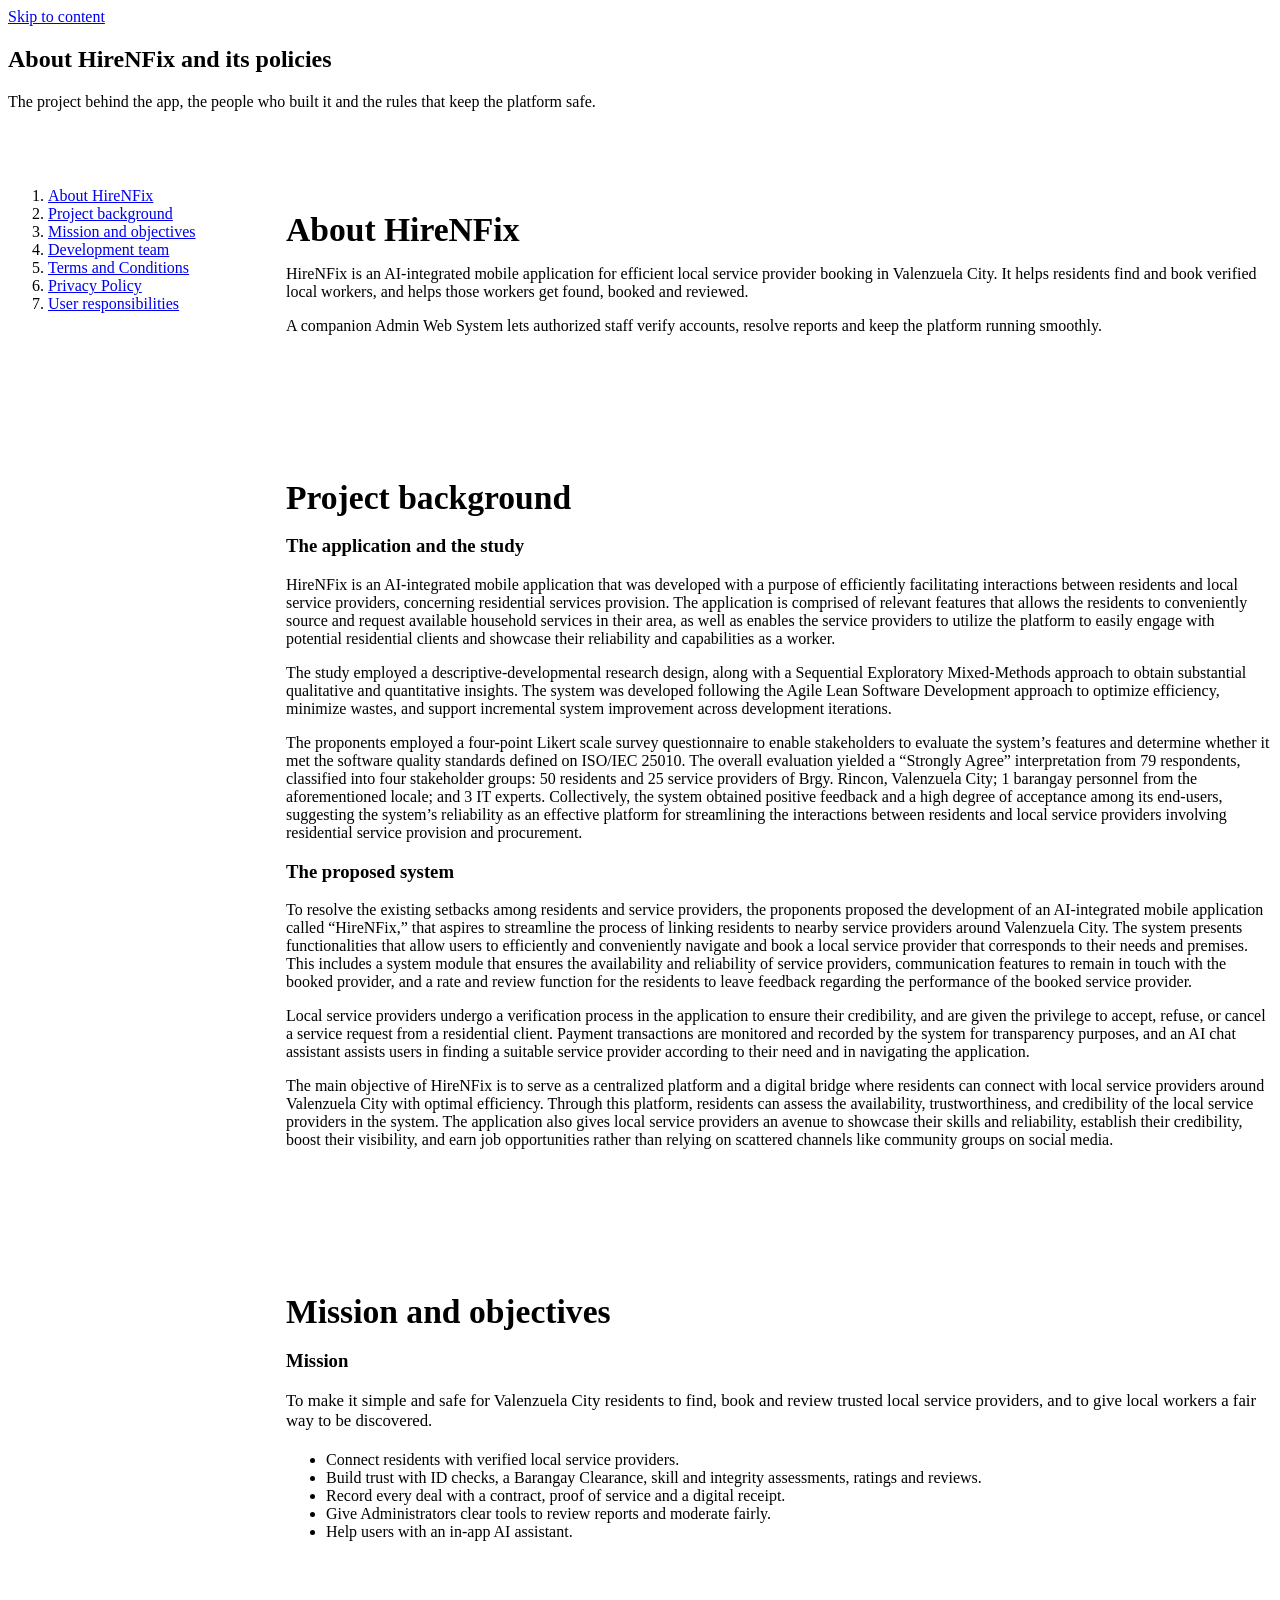
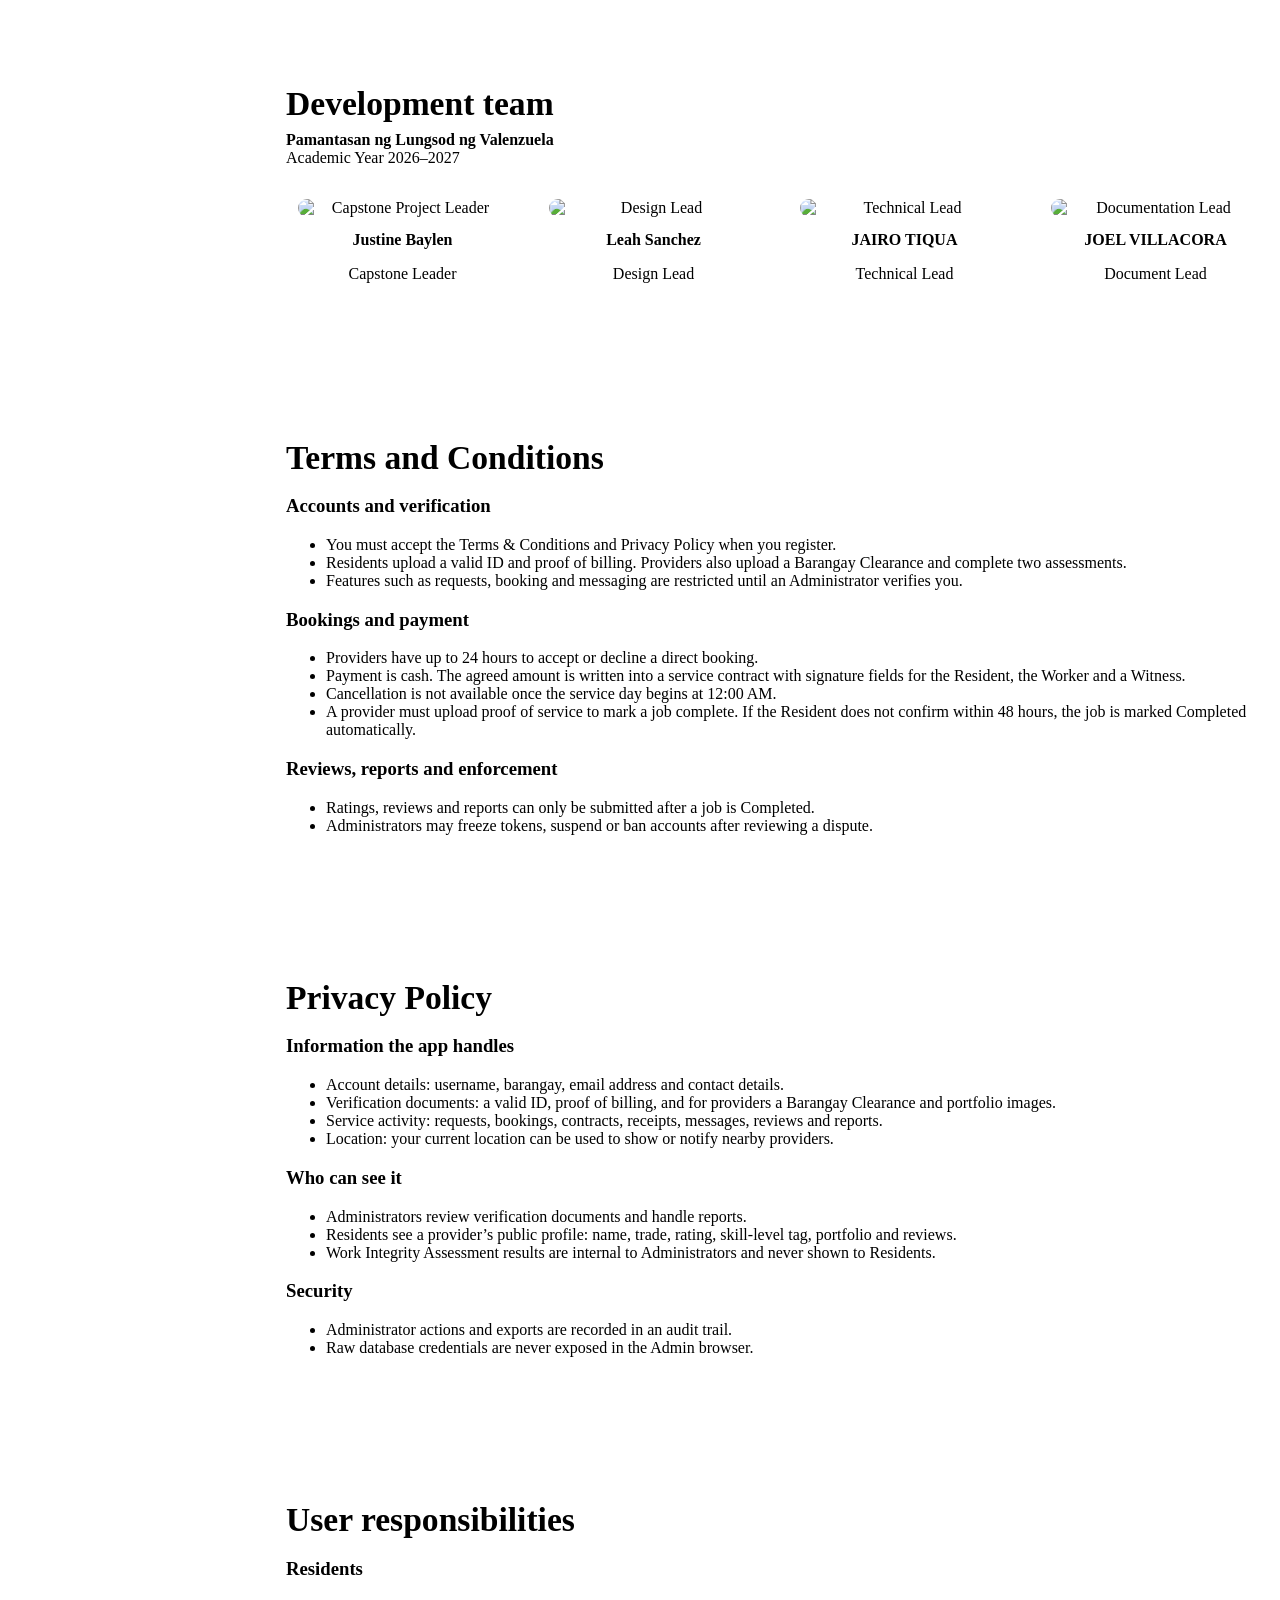
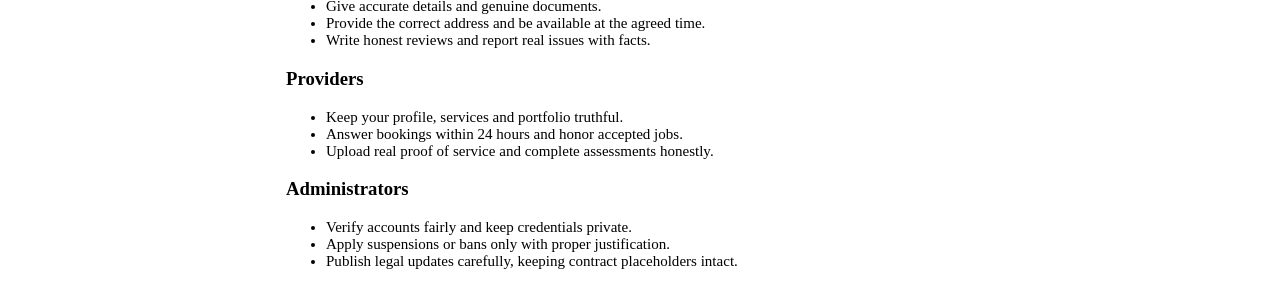
==== about.html @ 016ba9b8 "Add files via upload" ====
<!doctype html>
<html lang="en">
<head>
<meta charset="utf-8">
<meta name="viewport" content="width=device-width,initial-scale=1,viewport-fit=cover">
<meta name="claude:viewport-fit-sides" content="cover">
<title>About Us | HireNFix</title>
<meta name="description" content="About the HireNFix project, its mission, team and platform policies.">
<link rel="icon" href="assets/img/favicon.png">
<link rel="preconnect" href="https://fonts.googleapis.com">
<link rel="preconnect" href="https://fonts.gstatic.com" crossorigin>
<link href="https://fonts.googleapis.com/css2?family=Plus+Jakarta+Sans:wght@400;500;600;700;800&display=swap" rel="stylesheet">
<link rel="stylesheet" href="assets/css/styles.css">
<script>window.HF_PAGE='about';</script>
<style>
  .about-layout{display:grid;grid-template-columns:230px minmax(0,1fr);gap:48px;align-items:start}
  @media(max-width:900px){.about-layout{grid-template-columns:minmax(0,1fr)}.about-nav{display:none}}
  .about-nav{position:sticky;top:calc(var(--nav-h) + 16px)}
  .about-block{padding-block:12px 48px;border-bottom:1px solid var(--line);margin-bottom:40px}
  .about-block:last-child{border:0;margin:0;padding-bottom:0}
  .about-block h2{font-size:clamp(1.6rem,3vw,2.1rem);font-weight:800;margin-bottom:16px}
  .team-grid{display:grid;grid-template-columns:repeat(4,minmax(0,1fr));gap:18px}
  .team-grid .member{padding:12px;text-align:center}
  .team-grid .member img{display:block;width:100%;height:auto;object-fit:contain;border-radius:12px;margin:0 0 14px}
  .team-grid .member h3{margin:0;font-size:1rem}
  @media(max-width:900px){.team-grid{grid-template-columns:repeat(2,minmax(0,1fr))}}
  @media(max-width:480px){.team-grid{grid-template-columns:minmax(0,1fr)}}
</style>
</head>
<body>
<a class="skip" href="#main">Skip to content</a>
<header id="site-header"></header>

<main id="main">
  <section class="page-hero">
    <div class="wrap">
      <ol data-crumbs="About Us"></ol>
      <h1>About HireNFix and its policies</h1>
      <p>The project behind the app, the people who built it and the rules that keep the platform safe.</p>
    </div>
  </section>

  <section class="section" style="padding-top:44px">
    <div class="wrap about-layout">
      <nav class="about-nav" aria-label="On this page">
        <ol class="stepnav" id="aboutnav">
          <li><a href="#about">About HireNFix</a></li>
          <li><a href="#background">Project background</a></li>
          <li><a href="#mission">Mission and objectives</a></li>
          <li><a href="#team">Development team</a></li>
          <li><a href="#terms">Terms and Conditions</a></li>
          <li><a href="#privacy">Privacy Policy</a></li>
          <li><a href="#responsibilities">User responsibilities</a></li>
        </ol>
      </nav>

      <div>
        <div class="about-block" id="about">
          <h2>About HireNFix</h2>
          <div class="prose">
            <p>HireNFix is an AI-integrated mobile application for efficient local service provider booking in Valenzuela City. It helps residents find and book verified local workers, and helps those workers get found, booked and reviewed.</p>
            <p>A companion Admin Web System lets authorized staff verify accounts, resolve reports and keep the platform running smoothly.</p>
          </div>
        </div>

        <div class="about-block" id="background">
          <h2>Project background</h2>
          <div class="prose">
            <h3>The application and the study</h3>
            <p>HireNFix is an AI-integrated mobile application that was developed with a purpose of efficiently facilitating interactions between residents and local service providers, concerning residential services provision. The application is comprised of relevant features that allows the residents to conveniently source and request available household services in their area, as well as enables the service providers to utilize the platform to easily engage with potential residential clients and showcase their reliability and capabilities as a worker.</p>
            <p>The study employed a descriptive-developmental research design, along with a Sequential Exploratory Mixed-Methods approach to obtain substantial qualitative and quantitative insights. The system was developed following the Agile Lean Software Development approach to optimize efficiency, minimize wastes, and support incremental system improvement across development iterations.</p>
            <p>The proponents employed a four-point Likert scale survey questionnaire to enable stakeholders to evaluate the system’s features and determine whether it met the software quality standards defined on ISO/IEC 25010. The overall evaluation yielded a “Strongly Agree” interpretation from 79 respondents, classified into four stakeholder groups: 50 residents and 25 service providers of Brgy. Rincon, Valenzuela City; 1 barangay personnel from the aforementioned locale; and 3 IT experts. Collectively, the system obtained positive feedback and a high degree of acceptance among its end-users, suggesting the system’s reliability as an effective platform for streamlining the interactions between residents and local service providers involving residential service provision and procurement.</p>
            <h3>The proposed system</h3>
            <p>To resolve the existing setbacks among residents and service providers, the proponents proposed the development of an AI-integrated mobile application called “HireNFix,” that aspires to streamline the process of linking residents to nearby service providers around Valenzuela City. The system presents functionalities that allow users to efficiently and conveniently navigate and book a local service provider that corresponds to their needs and premises. This includes a system module that ensures the availability and reliability of service providers, communication features to remain in touch with the booked provider, and a rate and review function for the residents to leave feedback regarding the performance of the booked service provider.</p>
            <p>Local service providers undergo a verification process in the application to ensure their credibility, and are given the privilege to accept, refuse, or cancel a service request from a residential client. Payment transactions are monitored and recorded by the system for transparency purposes, and an AI chat assistant assists users in finding a suitable service provider according to their need and in navigating the application.</p>
            <p>The main objective of HireNFix is to serve as a centralized platform and a digital bridge where residents can connect with local service providers around Valenzuela City with optimal efficiency. Through this platform, residents can assess the availability, trustworthiness, and credibility of the local service providers in the system. The application also gives local service providers an avenue to showcase their skills and reliability, establish their credibility, boost their visibility, and earn job opportunities rather than relying on scattered channels like community groups on social media.</p>
          </div>
        </div>

        <div class="about-block" id="mission">
          <h2>Mission and objectives</h2>
          <div class="card" style="margin-bottom:20px"><h3>Mission</h3><p style="font-size:1.05rem;color:var(--ink)">To make it simple and safe for Valenzuela City residents to find, book and review trusted local service providers, and to give local workers a fair way to be discovered.</p></div>
          <ul class="ticks">
            <li><i data-i="circle-check"></i><span>Connect residents with verified local service providers.</span></li>
            <li><i data-i="circle-check"></i><span>Build trust with ID checks, a Barangay Clearance, skill and integrity assessments, ratings and reviews.</span></li>
            <li><i data-i="circle-check"></i><span>Record every deal with a contract, proof of service and a digital receipt.</span></li>
            <li><i data-i="circle-check"></i><span>Give Administrators clear tools to review reports and moderate fairly.</span></li>
            <li><i data-i="circle-check"></i><span>Help users with an in-app AI assistant.</span></li>
          </ul>
        </div>

        <div class="about-block" id="team">
          <h2>Development team</h2>
          <p style="color:var(--muted);margin:-8px 0 20px">
            <strong>Pamantasan ng Lungsod ng Valenzuela</strong><br>
            Academic Year 2026–2027
          </p>
          <div class="team-grid">
            <div class="card member">
              <img src="assets/img/PROJECT LEADER.png" alt="Capstone Project Leader">
              <h3>Justine Baylen</h3>
              <p>Capstone Leader</p>
            </div>
            <div class="card member">
              <img src="assets/img/DESIGN LEAD.png" alt="Design Lead">
              <h3>Leah Sanchez</h3>
              <p>Design Lead</p>
            </div>
            <div class="card member">
              <img src="assets/img/TECHNICAL LEAD.png" alt="Technical Lead">
              <h3>JAIRO TIQUA</h3>
              <p>Technical Lead</p>
            </div>
            <div class="card member">
              <img src="assets/img/DOCUMENTATION LEAD.png" alt="Documentation Lead">
              <h3>JOEL VILLACORA</h3>
              <p>Document Lead</p>
            </div>
          </div>
        </div>

        <div class="about-block" id="terms">
          <h2>Terms and Conditions</h2>
          <div class="prose">
            <h3>Accounts and verification</h3>
            <ul><li>You must accept the Terms &amp; Conditions and Privacy Policy when you register.</li><li>Residents upload a valid ID and proof of billing. Providers also upload a Barangay Clearance and complete two assessments.</li><li>Features such as requests, booking and messaging are restricted until an Administrator verifies you.</li></ul>
            <h3>Bookings and payment</h3>
            <ul><li>Providers have up to 24 hours to accept or decline a direct booking.</li><li>Payment is cash. The agreed amount is written into a service contract with signature fields for the Resident, the Worker and a Witness.</li><li>Cancellation is not available once the service day begins at 12:00 AM.</li><li>A provider must upload proof of service to mark a job complete. If the Resident does not confirm within 48 hours, the job is marked Completed automatically.</li></ul>
            <h3>Reviews, reports and enforcement</h3>
            <ul><li>Ratings, reviews and reports can only be submitted after a job is Completed.</li><li>Administrators may freeze tokens, suspend or ban accounts after reviewing a dispute.</li></ul>
          </div>
        </div>

        <div class="about-block" id="privacy">
          <h2>Privacy Policy</h2>
          <div class="prose">
            <h3>Information the app handles</h3>
            <ul><li>Account details: username, barangay, email address and contact details.</li><li>Verification documents: a valid ID, proof of billing, and for providers a Barangay Clearance and portfolio images.</li><li>Service activity: requests, bookings, contracts, receipts, messages, reviews and reports.</li><li>Location: your current location can be used to show or notify nearby providers.</li></ul>
            <h3>Who can see it</h3>
            <ul><li>Administrators review verification documents and handle reports.</li><li>Residents see a provider’s public profile: name, trade, rating, skill-level tag, portfolio and reviews.</li><li>Work Integrity Assessment results are internal to Administrators and never shown to Residents.</li></ul>
            <h3>Security</h3>
            <ul><li>Administrator actions and exports are recorded in an audit trail.</li><li>Raw database credentials are never exposed in the Admin browser.</li></ul>
          </div>
        </div>

        <div class="about-block" id="responsibilities">
          <h2>User responsibilities</h2>
          <div class="grid g3">
            <div class="card"><span class="ico"><i data-i="house"></i></span><h3>Residents</h3><ul class="ticks" style="font-size:.94rem"><li><i data-i="check"></i><span>Give accurate details and genuine documents.</span></li><li><i data-i="check"></i><span>Provide the correct address and be available at the agreed time.</span></li><li><i data-i="check"></i><span>Write honest reviews and report real issues with facts.</span></li></ul></div>
            <div class="card"><span class="ico"><i data-i="wrench"></i></span><h3>Providers</h3><ul class="ticks" style="font-size:.94rem"><li><i data-i="check"></i><span>Keep your profile, services and portfolio truthful.</span></li><li><i data-i="check"></i><span>Answer bookings within 24 hours and honor accepted jobs.</span></li><li><i data-i="check"></i><span>Upload real proof of service and complete assessments honestly.</span></li></ul></div>
            <div class="card"><span class="ico"><i data-i="user-cog"></i></span><h3>Administrators</h3><ul class="ticks" style="font-size:.94rem"><li><i data-i="check"></i><span>Verify accounts fairly and keep credentials private.</span></li><li><i data-i="check"></i><span>Apply suspensions or bans only with proper justification.</span></li><li><i data-i="check"></i><span>Publish legal updates carefully, keeping contract placeholders intact.</span></li></ul></div>
          </div>
        </div>
      </div>
    </div>
  </section>
  <section class="section alt"><div class="wrap" data-contact></div></section>
</main>

<footer id="site-footer"></footer>
<script src="assets/js/icons.js"></script>
<script src="assets/js/config.js"></script>
<script src="assets/js/components.js"></script>
<script>
(function(){
  var links=[].slice.call(document.querySelectorAll('#aboutnav a'));
  var secs=links.map(function(a){return document.querySelector(a.getAttribute('href'))});
  function on(){var cur=0;secs.forEach(function(s,i){if(s.getBoundingClientRect().top<200)cur=i});links.forEach(function(a,i){a.classList.toggle('on',i===cur)})}
  window.addEventListener('scroll',on,{passive:true});on();
})();
</script>
</body>
</html>
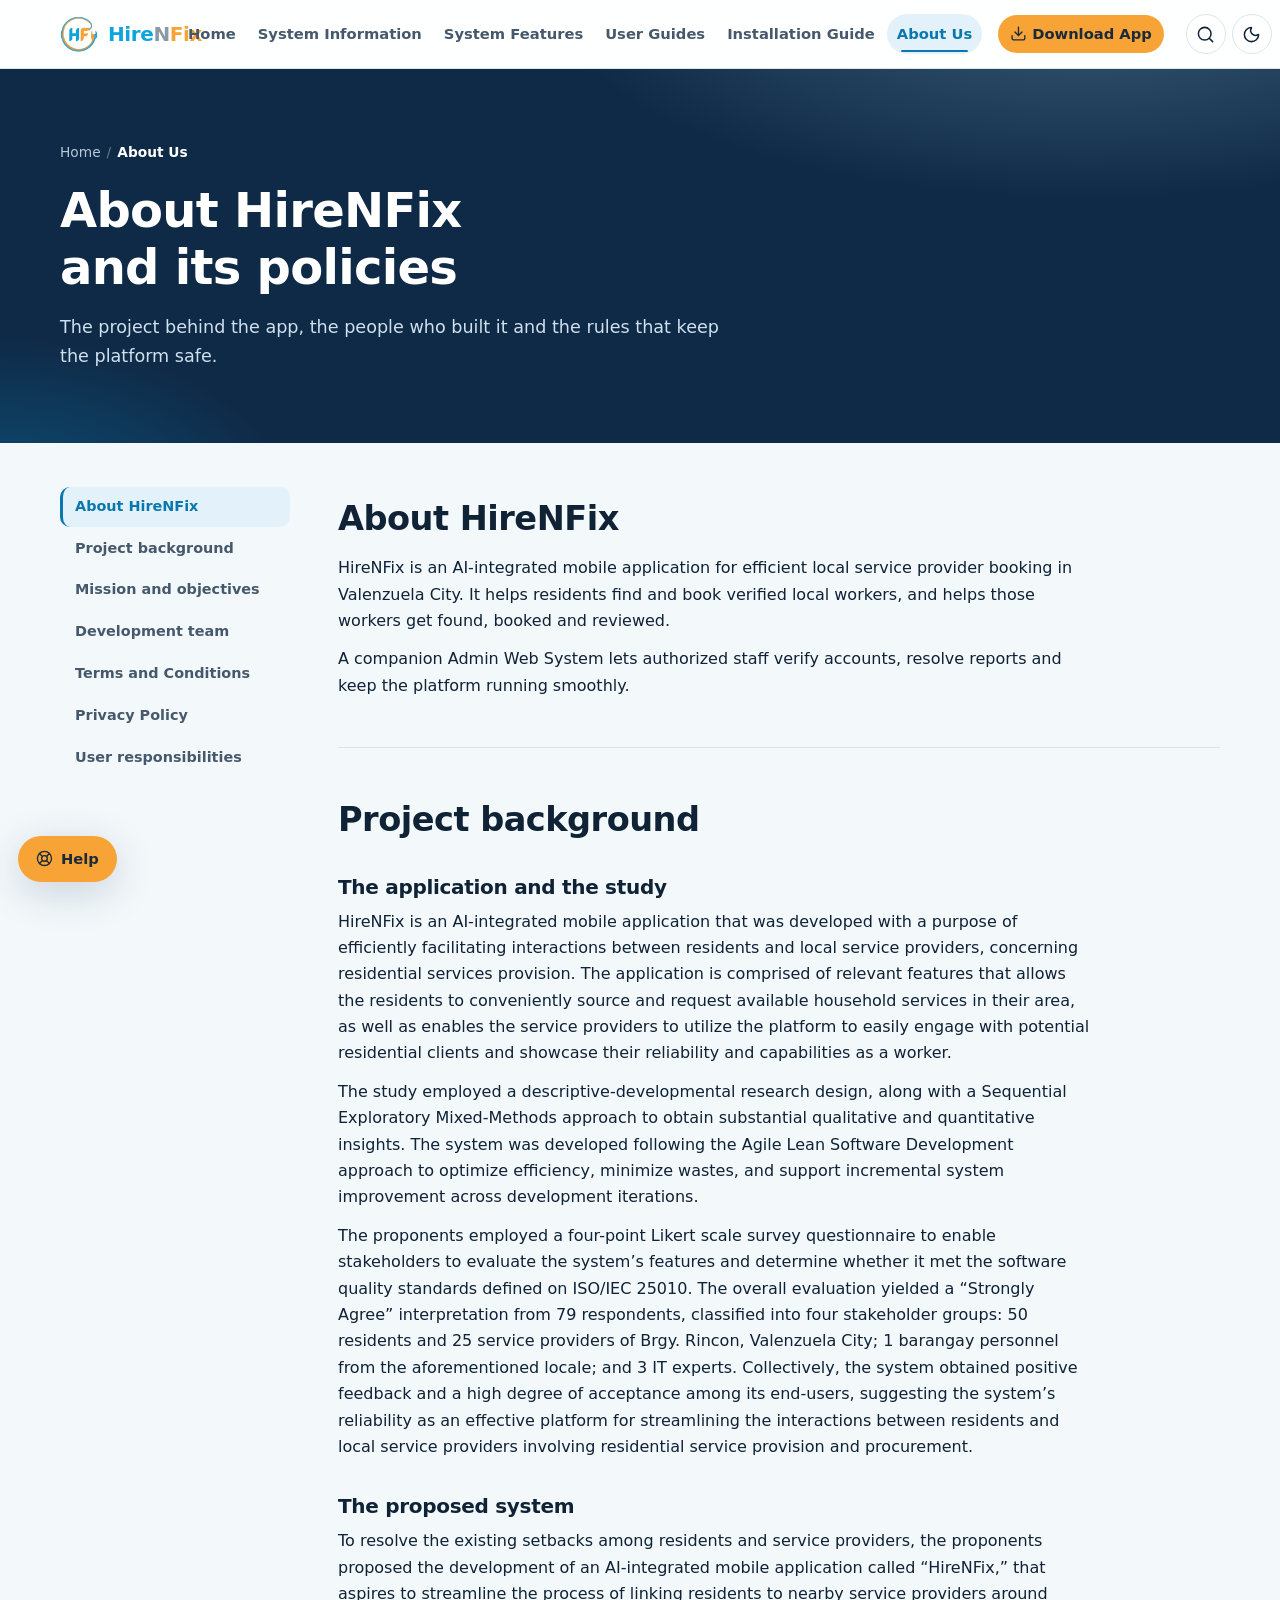
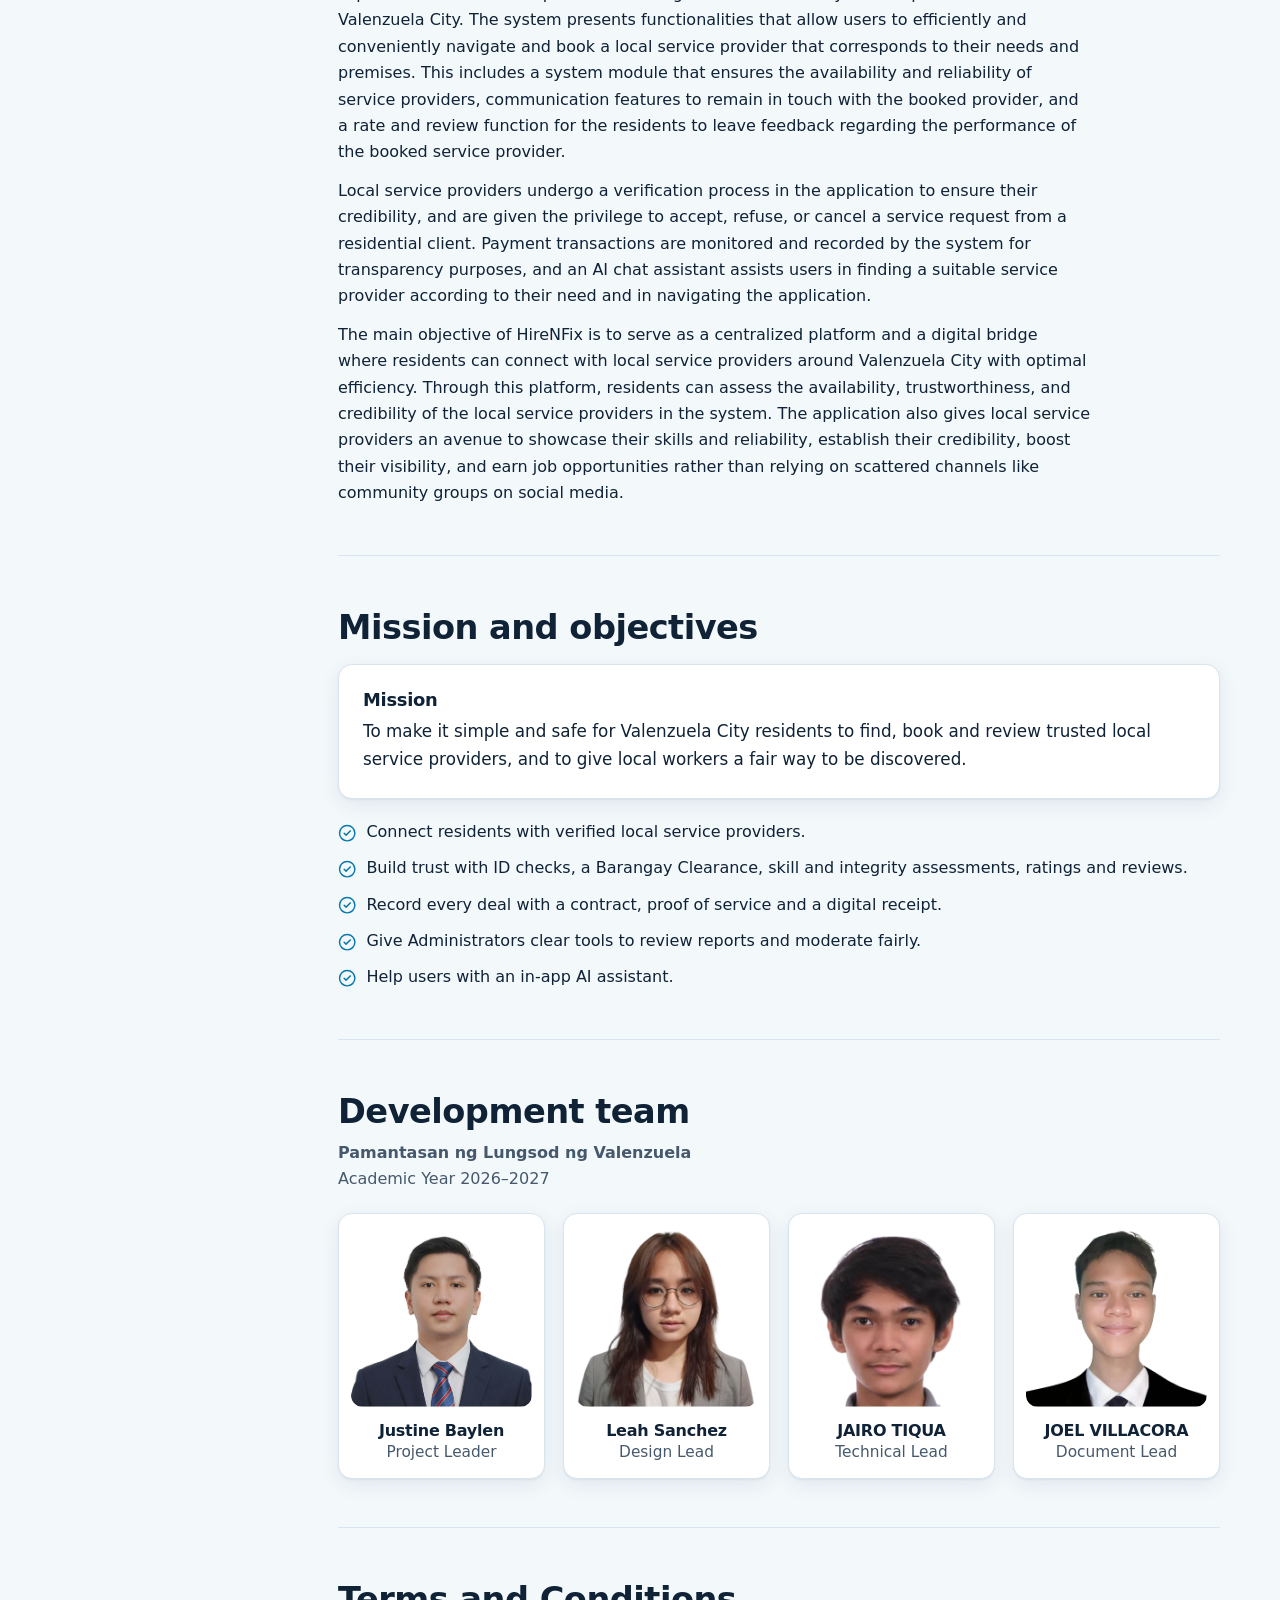
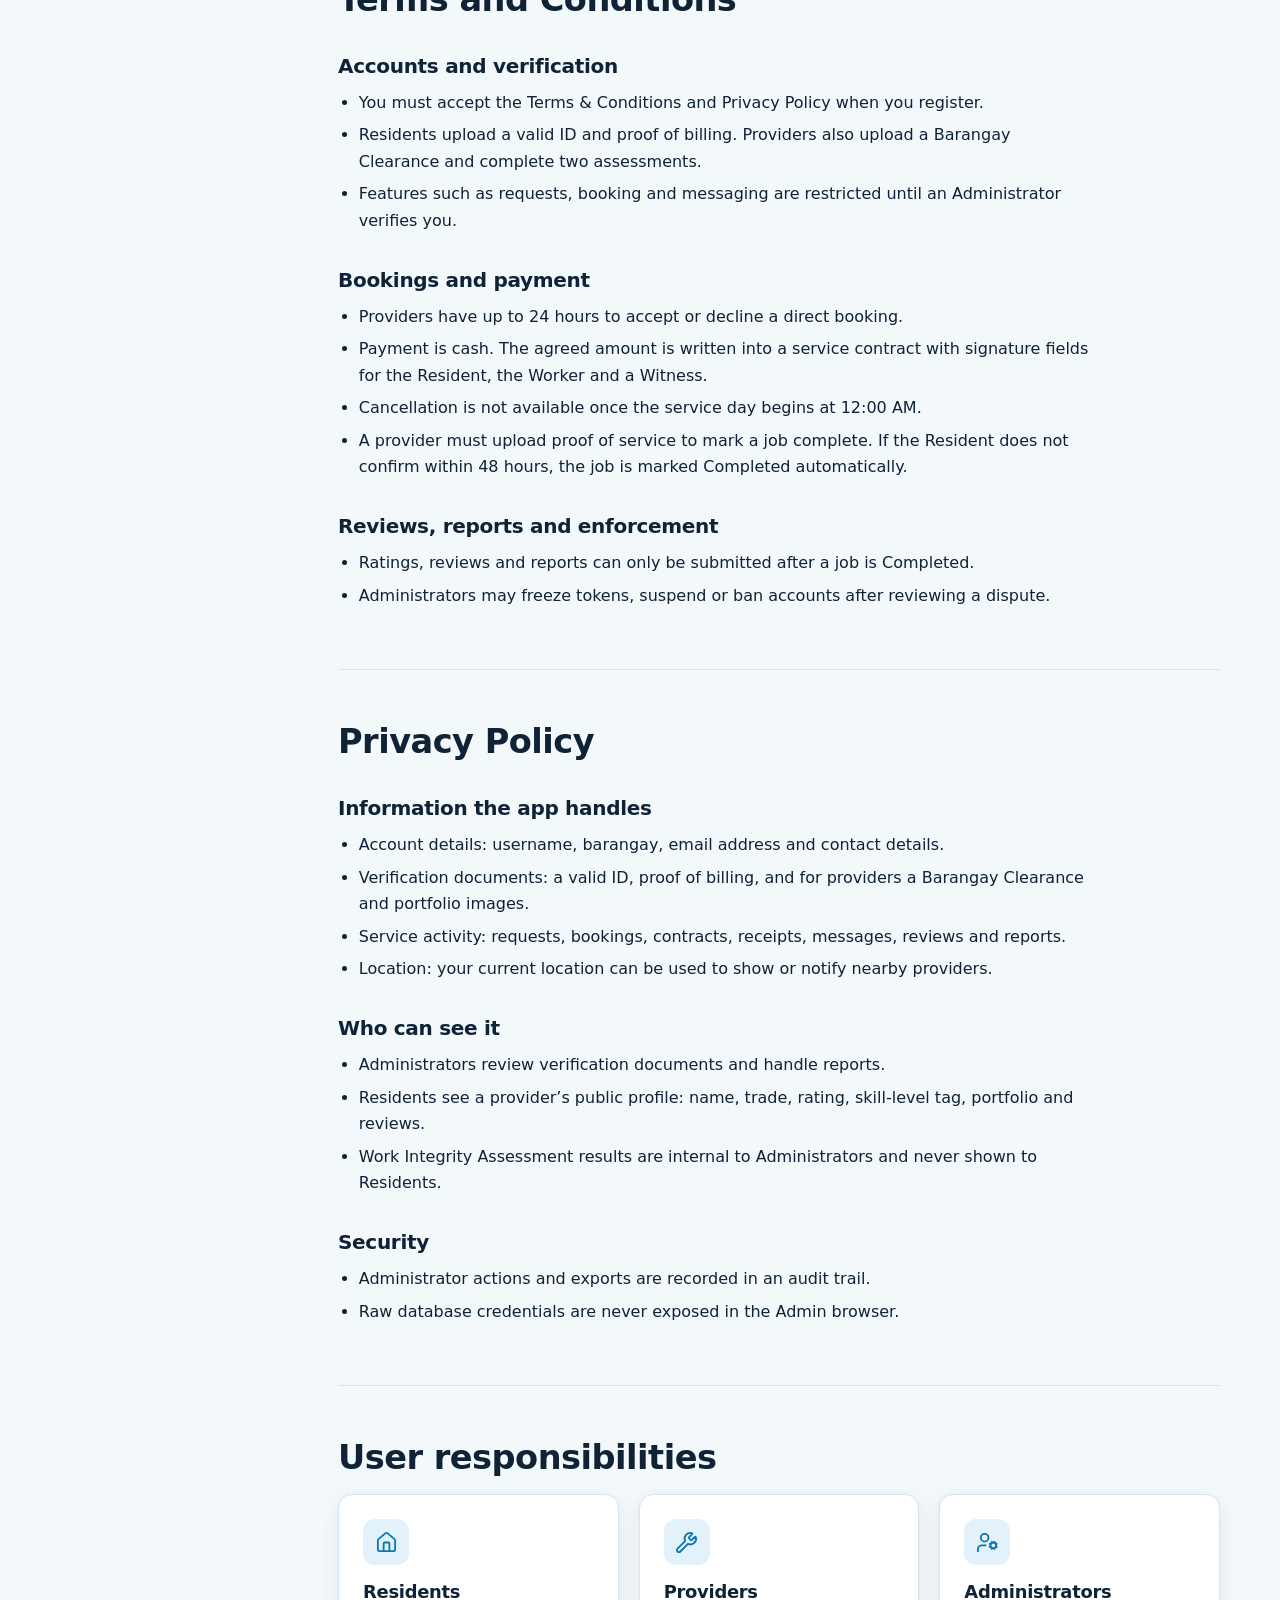
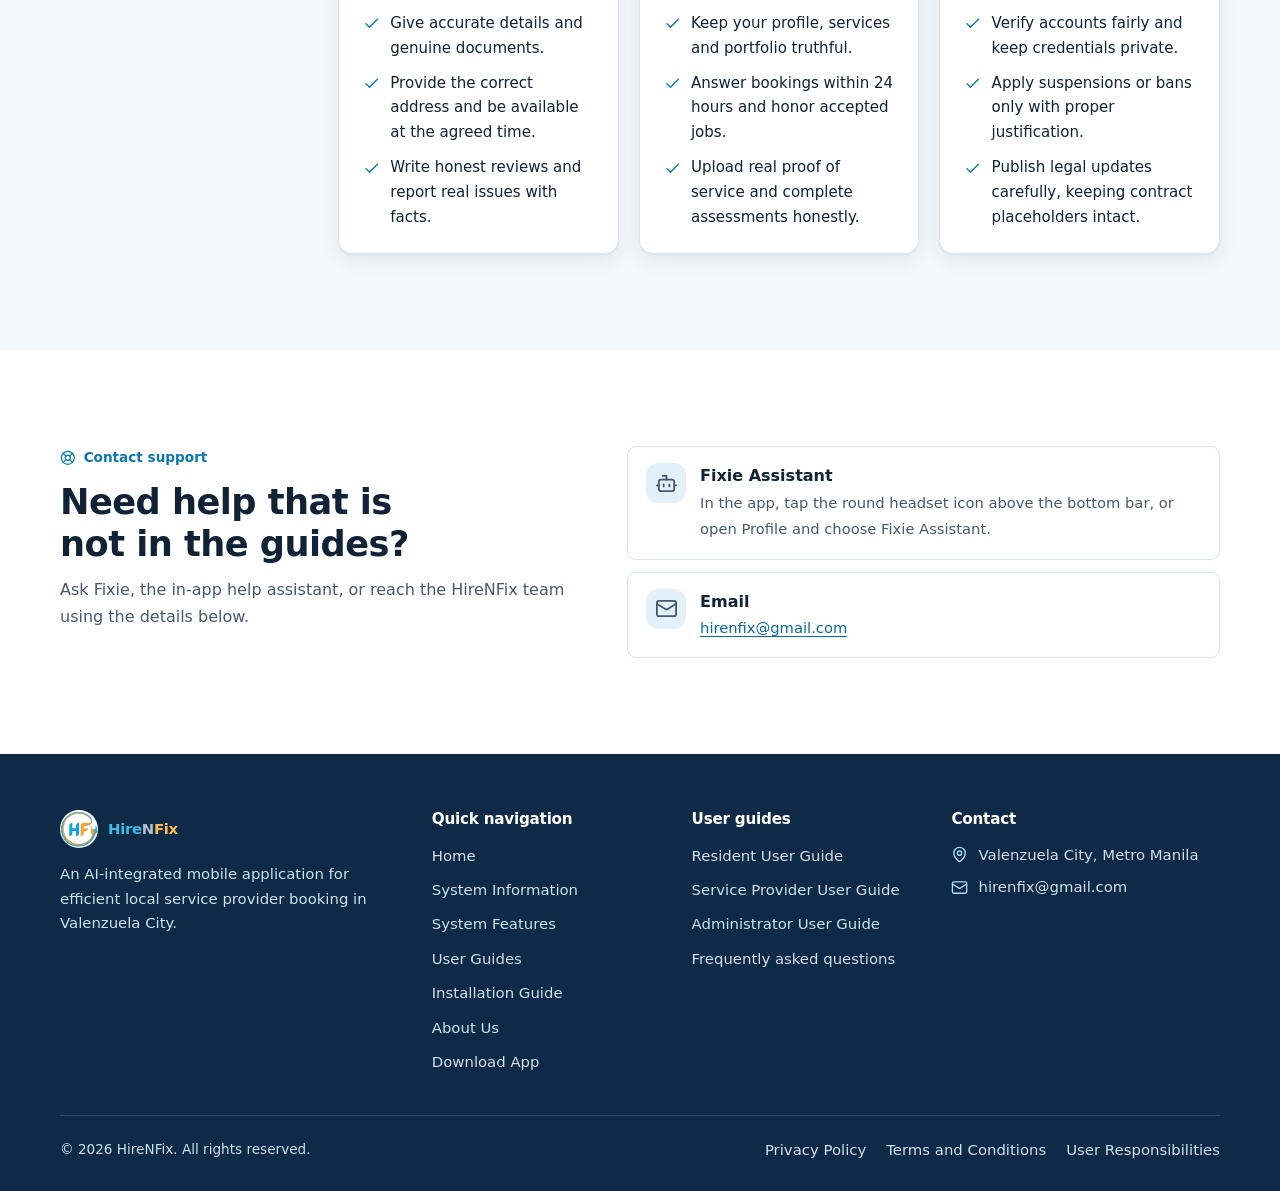
==== commit 353c40d3: "Update title for Capstone Project Leader" ====
--- a/about.html
+++ b/about.html
@@ -99,7 +99,7 @@
             <div class="card member">
               <img src="assets/img/PROJECT LEADER.png" alt="Capstone Project Leader">
               <h3>Justine Baylen</h3>
-              <p>Capstone Leader</p>
+              <p>Project Leader</p>
             </div>
             <div class="card member">
               <img src="assets/img/DESIGN LEAD.png" alt="Design Lead">
--- a/assets/css/styles.css
+++ b/assets/css/styles.css
@@ -0,0 +1,581 @@
+/* HireNFix website – shared styles
+   Layout concept: calm civic-tech. Wide left-aligned type, one hero moment (two real app screens in device frames),
+   everything else quiet cards on soft blue-grey. Docs pages use a three-column help-center shell. */
+
+:root{
+  --bg:#F3F8FB;
+  --surface:#FFFFFF;
+  --surface-2:#F4F6F8;
+  --ink:#0F2236;
+  --muted:#46596C;
+  --line:#D9E5EE;
+  --forest:#0F2A47;
+  --primary:#0A78AE;
+  --primary-ink:#FFFFFF;
+  --primary-hover:#075F8C;
+  --soft:#A9DAF2;
+  --soft-bg:#E3F2FA;
+  --link:#0A6A9C;
+  --accent:#F8A335; --accent-hover:#FFB852; --accent-ink:#1B2A3A; --accent-text:#B85F00;
+  --warn-bg:#FFF6DD; --warn-line:#E9C45A; --warn-ink:#5C4400;
+  --info-bg:#E8F3FB; --info-line:#8DBDE3; --info-ink:#134569;
+  --danger:#B3261E; --danger-bg:#FCEAE8;
+  --header-bg:rgba(255,255,255,.92);
+  --footer-bg:#0F2A47; --footer-ink:#CFE0EE;
+  --shadow:0 1px 2px rgba(15,42,71,.06),0 6px 20px rgba(15,42,71,.08);
+  --shadow-lg:0 10px 40px rgba(15,42,71,.18);
+  --radius:14px; --radius-sm:9px;
+  --font:'Plus Jakarta Sans','Inter','Segoe UI',system-ui,-apple-system,Roboto,sans-serif;
+  --nav-h:68px;
+}
+@media (prefers-color-scheme:dark){
+  :root:not([data-theme="light"]){
+    --bg:#0A1522; --surface:#101F31; --surface-2:#14263A; --ink:#E6F0F8; --muted:#9DB4C8; --line:#223850;
+    --primary:#3DB4EA; --primary-ink:#04121E; --primary-hover:#66C5F0; --soft:#4F9CC4; --soft-bg:#12304A; --link:#7CCBF2; --accent-text:#FFB852;
+    --warn-bg:#2E2610; --warn-line:#8A6F1E; --warn-ink:#F0DCA0;
+    --info-bg:#112636; --info-line:#2E6A96; --info-ink:#B7DCF5;
+    --danger:#F2877F; --danger-bg:#331614;
+    --header-bg:rgba(10,21,34,.92); --footer-bg:#07101A; --footer-ink:#B5C8D8;
+    --shadow:0 1px 2px rgba(0,0,0,.4),0 6px 20px rgba(0,0,0,.3); color-scheme:dark;
+  }
+}
+:root[data-theme="dark"]{
+  --bg:#0A1522; --surface:#101F31; --surface-2:#14263A; --ink:#E6F0F8; --muted:#9DB4C8; --line:#223850;
+    --primary:#3DB4EA; --primary-ink:#04121E; --primary-hover:#66C5F0; --soft:#4F9CC4; --soft-bg:#12304A; --link:#7CCBF2; --accent-text:#FFB852;
+  --warn-bg:#2E2610; --warn-line:#8A6F1E; --warn-ink:#F0DCA0;
+  --info-bg:#112636; --info-line:#2E6A96; --info-ink:#B7DCF5;
+  --danger:#F2877F; --danger-bg:#331614;
+  --header-bg:rgba(10,21,34,.92); --footer-bg:#07101A; --footer-ink:#B5C8D8;
+  --shadow:0 1px 2px rgba(0,0,0,.4),0 6px 20px rgba(0,0,0,.3); color-scheme:dark;
+}
+
+*,*::before,*::after{box-sizing:border-box}
+html{scroll-behavior:smooth;scroll-padding-top:calc(var(--nav-h) + 20px)}
+body{margin:0;background:var(--bg);color:var(--ink);font-family:var(--font);font-size:16px;line-height:1.65;-webkit-font-smoothing:antialiased}
+img{max-width:100%;display:block}
+a{color:var(--link);text-underline-offset:3px}
+a:hover{color:var(--primary-hover)}
+h1,h2,h3,h4{line-height:1.2;margin:0;text-wrap:balance;letter-spacing:-.015em}
+p{margin:0}
+ul,ol{margin:0;padding:0}
+:focus-visible{outline:3px solid var(--primary);outline-offset:3px;border-radius:6px}
+.skip{position:absolute;left:-999px;top:8px;background:var(--forest);color:#fff;padding:10px 16px;border-radius:8px;z-index:200}
+.skip:focus{left:12px}
+.i{width:1.15em;height:1.15em;flex:none;stroke:currentColor;fill:none;stroke-width:1.9;stroke-linecap:round;stroke-linejoin:round;vertical-align:-.2em}
+
+.wrap{width:100%;max-width:1200px;margin-inline:auto;padding-left:max(20px,env(safe-area-inset-left,0px));padding-right:max(20px,env(safe-area-inset-right,0px))}
+.section{padding-block:clamp(56px,8vw,96px)}
+.section.alt{background:var(--surface)}
+.section.tight{padding-block:clamp(36px,5vw,56px)}
+.sec-head{max-width:680px;margin-bottom:40px}
+.sec-head h2{font-size:clamp(1.7rem,3.2vw,2.35rem);font-weight:800}
+.sec-head p{margin-top:12px;color:var(--muted);font-size:1.06rem}
+.kicker{display:inline-flex;align-items:center;gap:8px;font-weight:700;font-size:.85rem;color:var(--primary);margin-bottom:12px}
+.grid{display:grid;gap:20px}
+.g2{grid-template-columns:repeat(2,minmax(0,1fr))}
+.g3{grid-template-columns:repeat(3,minmax(0,1fr))}
+.g4{grid-template-columns:repeat(4,minmax(0,1fr))}
+@media(max-width:980px){.g3,.g4{grid-template-columns:repeat(2,minmax(0,1fr))}}
+@media(max-width:640px){.g2,.g3,.g4{grid-template-columns:minmax(0,1fr)}}
+
+/* Buttons */
+.btn{display:inline-flex;align-items:center;justify-content:center;gap:9px;padding:12px 22px;border-radius:999px;font:inherit;font-weight:700;font-size:.95rem;line-height:1.2;border:2px solid transparent;cursor:pointer;text-decoration:none;transition:background .18s,color .18s,border-color .18s,transform .18s,box-shadow .18s}
+.btn:active{transform:translateY(1px)}
+.btn-primary{background:var(--primary);color:var(--primary-ink)}
+.btn-primary:hover{background:var(--primary-hover);color:var(--primary-ink);box-shadow:0 6px 18px rgba(10,120,174,.28)}
+.btn-accent{background:var(--accent);color:var(--accent-ink)}
+.btn-accent:hover{background:var(--accent-hover);color:var(--accent-ink);box-shadow:0 6px 18px rgba(248,163,53,.35)}
+.btn-ghost{background:transparent;color:var(--ink);border-color:var(--line)}
+.btn-ghost:hover{border-color:var(--primary);color:var(--primary)}
+.btn-light{background:#fff;color:var(--forest)}
+.btn-light:hover{background:var(--soft);color:var(--forest)}
+.btn-outline-light{background:transparent;color:#fff;border-color:rgba(255,255,255,.45)}
+.btn-outline-light:hover{border-color:#fff;color:#fff;background:rgba(255,255,255,.08)}
+.btn-lg{padding:15px 28px;font-size:1.02rem}
+.btn-sm{padding:8px 16px;font-size:.86rem}
+.btn[aria-disabled="true"]{opacity:.55;pointer-events:none}
+.btn-row{display:flex;flex-wrap:wrap;gap:12px}
+
+/* Header */
+.site-header{position:sticky;top:env(safe-area-inset-top,0px);z-index:100;background:var(--header-bg);backdrop-filter:saturate(1.4) blur(12px);-webkit-backdrop-filter:saturate(1.4) blur(12px);border-bottom:1px solid var(--line)}
+.nav{display:flex;align-items:center;gap:20px;height:var(--nav-h)}
+.brand{display:flex;align-items:center;gap:10px;font-weight:800;font-size:1.25rem;color:var(--ink);text-decoration:none;letter-spacing:-.02em}
+.brand img{width:38px;height:38px;border-radius:50%}
+.brand b{color:var(--primary)}
+.nav-links{display:flex;gap:2px;margin-left:auto;align-items:center;list-style:none}
+.nav-links a{display:block;padding:8px 12px;border-radius:999px;color:var(--muted);font-weight:600;font-size:.92rem;text-decoration:none;transition:color .15s,background .15s;position:relative}
+.nav-links a:hover{color:var(--ink);background:var(--soft-bg)}
+.nav-links a[aria-current="page"]{color:var(--primary);background:var(--soft-bg)}
+.nav-links a[aria-current="page"]::after{content:"";position:absolute;left:14px;right:14px;bottom:2px;height:2px;border-radius:2px;background:var(--primary)}
+.nav .btn{margin-left:8px}
+.nav-toggle{display:none;margin-left:auto;background:none;border:1px solid var(--line);border-radius:10px;width:44px;height:44px;color:var(--ink);cursor:pointer;align-items:center;justify-content:center}
+.nav-toggle .i{width:22px;height:22px}
+@media(max-width:1140px){
+  .nav-toggle{display:inline-flex}
+  .nav-links{position:absolute;left:0;right:0;top:var(--nav-h);flex-direction:column;align-items:stretch;background:var(--surface);border-bottom:1px solid var(--line);padding:12px max(20px,env(safe-area-inset-left,0px)) 20px;gap:2px;display:none;box-shadow:var(--shadow-lg);margin:0}
+  .nav-links.open{display:flex}
+  .nav-links a{padding:13px 14px;border-radius:10px}
+  .nav-links a[aria-current="page"]::after{display:none}
+  .nav .btn{margin:10px 0 0}
+  .nav-links li.cta{display:block}
+}
+@media(min-width:1141px){.nav-links li.cta{margin-left:6px}}
+
+/* Breadcrumb */
+.crumbs{display:flex;flex-wrap:wrap;gap:6px;align-items:center;font-size:.86rem;color:var(--muted);list-style:none;padding-block:16px}
+.crumbs a{color:var(--muted);text-decoration:none}
+.crumbs a:hover{color:var(--primary);text-decoration:underline}
+.crumbs li+li::before{content:"/";margin-right:6px;opacity:.5}
+.crumbs [aria-current]{color:var(--ink);font-weight:600}
+
+/* Page hero (inner pages) */
+.page-hero{background:var(--forest);color:#fff;position:relative;overflow:hidden}
+.page-hero::before{content:"";position:absolute;inset:0;background:radial-gradient(900px 340px at 85% -20%,rgba(169,218,242,.28),transparent 60%),radial-gradient(500px 300px at 0% 120%,rgba(10,120,174,.5),transparent 60%)}
+.page-hero .wrap{position:relative;padding-block:clamp(44px,6vw,72px)}
+.page-hero h1{font-size:clamp(2rem,4.4vw,3rem);font-weight:800;max-width:18ch}
+.page-hero p{margin-top:16px;max-width:60ch;color:#cfe0ee;font-size:1.1rem}
+.page-hero .crumbs{padding-block:0 18px}
+.page-hero .crumbs,.page-hero .crumbs a{color:#b5c8d8}
+.page-hero .crumbs [aria-current]{color:#fff}
+
+/* Home hero */
+.hero{position:relative;overflow:hidden;background:linear-gradient(180deg,var(--surface) 0%,var(--bg) 100%)}
+.hero::before{content:"";position:absolute;right:-12%;top:-30%;width:62%;aspect-ratio:1;border-radius:50%;background:radial-gradient(circle at 40% 40%,var(--soft) 0,var(--soft-bg) 45%,transparent 70%);opacity:.75}
+.hero .wrap{position:relative;display:grid;grid-template-columns:minmax(0,1.05fr) minmax(0,.95fr);gap:40px;align-items:center;padding-block:clamp(40px,6vw,80px)}
+.hero h1{font-size:clamp(3rem,8vw,5.6rem);font-weight:800;letter-spacing:-.045em;line-height:.98}
+.hero h1 span{display:block}
+.hero h1 .fix{color:var(--accent-text)}
+.hero p.lead{margin-top:22px;font-size:1.15rem;color:var(--muted);max-width:52ch}
+.hero .btn-row{margin-top:30px}
+.hero-meta{margin-top:30px;display:flex;flex-wrap:wrap;gap:10px 22px;color:var(--muted);font-size:.9rem;font-weight:600}
+.hero-meta span{display:inline-flex;gap:8px;align-items:center}
+.hero-meta .i{color:var(--primary)}
+.phones{position:relative;height:clamp(420px,52vw,600px)}
+.phone{position:absolute;width:min(46%,260px);aspect-ratio:9/16.5;border-radius:30px;border:7px solid #0b1a2c;background:#fff;box-shadow:var(--shadow-lg);overflow:hidden}
+.phone img{width:100%;height:100%;object-fit:cover;object-position:top center}
+.phone::after{content:"";position:absolute;top:7px;left:50%;transform:translateX(-50%);width:34%;height:8px;border-radius:8px;background:#0b1a2c}
+.phones .p1{left:6%;top:6%;transform:rotate(-4deg)}
+.phones .p2{right:4%;top:0;transform:rotate(3deg);z-index:2;width:min(50%,284px)}
+.phones .p3{left:30%;bottom:0;z-index:3;width:min(42%,230px);transform:rotate(-1deg)}
+.phone-lg{position:relative;width:min(100%,280px);margin-inline:auto}
+.badge-float{position:absolute;z-index:4;background:var(--surface);border:1px solid var(--line);border-radius:14px;box-shadow:var(--shadow);padding:10px 14px;font-weight:700;font-size:.85rem;display:flex;gap:10px;align-items:center}
+.badge-float .i{color:var(--primary);width:20px;height:20px}
+@media(max-width:900px){
+  .hero .wrap{grid-template-columns:minmax(0,1fr)}
+  .phones{height:clamp(380px,100vw,520px);max-width:520px;width:100%;margin-inline:auto}
+}
+
+/* Cards */
+.card{background:var(--surface);border:1px solid var(--line);border-radius:var(--radius);padding:24px;box-shadow:var(--shadow)}
+.card h3{font-size:1.12rem;font-weight:700;margin-bottom:8px}
+.card p{color:var(--muted);font-size:.96rem}
+.ico{width:46px;height:46px;border-radius:12px;background:var(--soft-bg);color:var(--primary);display:grid;place-items:center;margin-bottom:16px}
+.ico .i{width:23px;height:23px}
+.card.flat{box-shadow:none;background:var(--bg)}
+.section.alt .card.flat{background:var(--bg)}
+.feature-card{transition:transform .2s,box-shadow .2s,border-color .2s}
+.feature-card:hover{transform:translateY(-3px);box-shadow:var(--shadow-lg);border-color:var(--soft)}
+.card-link{display:inline-flex;align-items:center;gap:6px;margin-top:14px;font-weight:700;font-size:.92rem;text-decoration:none}
+.card-link .i{transition:transform .18s}
+.card-link:hover .i{transform:translateX(3px)}
+
+/* Steps / process */
+.process{display:grid;grid-template-columns:repeat(5,minmax(0,1fr));gap:16px;list-style:none;counter-reset:step;position:relative}
+.process li{counter-increment:step;position:relative;background:var(--surface);border:1px solid var(--line);border-radius:var(--radius);padding:22px 18px 20px}
+.process li::before{content:counter(step);display:grid;place-items:center;width:34px;height:34px;border-radius:50%;background:var(--primary);color:var(--primary-ink);font-weight:800;margin-bottom:14px}
+.process h3{font-size:1rem;font-weight:700;margin-bottom:6px}
+.process p{font-size:.88rem;color:var(--muted);line-height:1.5}
+.process li:not(:last-child)::after{content:"";position:absolute;top:38px;left:calc(100% + 1px);width:14px;border-top:2px dashed var(--soft)}
+@media(max-width:980px){.process{grid-template-columns:repeat(2,minmax(0,1fr))}.process li::after{display:none}}
+@media(max-width:560px){.process{grid-template-columns:minmax(0,1fr)}}
+
+/* Guide cards */
+.role-card{display:flex;flex-direction:column;gap:6px}
+.role-card .btn{margin-top:auto;align-self:flex-start}
+.role-card p{margin-bottom:16px}
+.role-card .meta{font-size:.82rem;color:var(--muted);margin-bottom:14px;display:flex;gap:6px;align-items:center}
+
+/* Banners */
+.dl-banner{background:var(--forest);color:#fff;border-radius:28px;position:relative;overflow:hidden}
+.dl-banner::before{content:"";position:absolute;inset:0;background:radial-gradient(600px 300px at 100% 0,rgba(169,218,242,.3),transparent 60%)}
+.dl-banner .in{position:relative;display:grid;grid-template-columns:minmax(0,1fr) auto;gap:40px;align-items:center;padding:clamp(28px,5vw,56px)}
+.dl-banner h2{font-size:clamp(1.7rem,3.4vw,2.4rem);font-weight:800}
+.dl-banner p{margin-top:12px;color:#cfe0ee;max-width:52ch}
+.dl-banner .btn-row{margin-top:24px}
+.qr-box{background:#fff;border-radius:18px;padding:14px;width:176px;text-align:center;color:#222}
+.qr-box img{width:100%;height:auto;aspect-ratio:1;object-fit:contain;border-radius:8px}
+.qr-box small{display:block;margin-top:8px;font-size:.74rem;color:#46596c;line-height:1.3;font-weight:600}
+@media(max-width:760px){.dl-banner .in{grid-template-columns:minmax(0,1fr)}.qr-box{width:160px}}
+
+/* Placeholders */
+.ph{border:2px dashed var(--soft);background:repeating-linear-gradient(135deg,var(--soft-bg) 0 12px,transparent 12px 24px);color:var(--muted);border-radius:var(--radius-sm);display:grid;place-items:center;text-align:center;padding:18px;font-size:.85rem;font-weight:600;min-height:180px}
+.ph .i{width:26px;height:26px;color:var(--primary);margin:0 auto 8px;display:block}
+.ph small{display:block;font-weight:500;opacity:.85;margin-top:4px}
+.pill{display:inline-flex;align-items:center;gap:6px;padding:3px 10px;border-radius:999px;background:var(--soft-bg);color:var(--primary);font-weight:700;font-size:.76rem}
+.pill.warn{background:var(--warn-bg);color:var(--warn-ink)}
+
+/* Screenshots */
+.shot{margin:0;background:var(--surface-2);border:1px solid var(--line);border-radius:var(--radius-sm);overflow:hidden}
+.shot img{width:100%;height:auto;background:#fff}
+.shot figcaption{padding:9px 12px;font-size:.82rem;color:var(--muted);border-top:1px solid var(--line)}
+.shot.phone-shot{max-width:300px}
+.shot-row{display:flex;flex-wrap:wrap;gap:16px;align-items:flex-start}
+.shot-row .shot{flex:1 1 200px;max-width:300px}
+.shot-row.wide .shot{flex:1 1 320px;max-width:none}
+
+/* Tabs */
+.tabs{display:flex;gap:6px;padding:5px;background:var(--surface);border:1px solid var(--line);border-radius:999px;width:fit-content;max-width:100%;overflow-x:auto;margin-bottom:32px}
+.tabs button{border:0;background:none;font:inherit;font-weight:700;font-size:.94rem;color:var(--muted);padding:10px 20px;border-radius:999px;cursor:pointer;white-space:nowrap;display:inline-flex;gap:8px;align-items:center;transition:background .15s,color .15s}
+.tabs button:hover{color:var(--ink)}
+.tabs button[aria-selected="true"]{background:var(--primary);color:var(--primary-ink)}
+[role="tabpanel"][hidden]{display:none}
+
+/* Feature page */
+.feat-card{display:flex;flex-direction:column;padding:0;overflow:hidden}
+.feat-card .thumb{aspect-ratio:16/10;background:var(--soft-bg);overflow:hidden;border-bottom:1px solid var(--line);position:relative}
+.feat-card .thumb img{width:100%;height:100%;object-fit:cover;object-position:top center}
+.feat-card .thumb .ph{height:100%;border:0;border-radius:0;min-height:0}
+.feat-card .body{padding:20px 22px 22px;display:flex;flex-direction:column;gap:8px;flex:1}
+.feat-card h3{margin:0;font-size:1.08rem}
+.feat-card .purpose{font-size:.86rem;color:var(--muted);border-top:1px dashed var(--line);padding-top:10px;margin-top:2px}
+.feat-card .purpose b{color:var(--ink)}
+.feat-card .btn{margin-top:auto;align-self:flex-start}
+.feat-card .body .btn{margin-top:12px}
+dialog.modal{border:0;border-radius:22px;padding:0;width:min(920px,calc(100% - 28px));max-height:calc(100% - 28px);background:var(--surface);color:var(--ink);box-shadow:var(--shadow-lg)}
+dialog.modal::backdrop{background:rgba(6,14,24,.6);backdrop-filter:blur(3px)}
+.modal .m-grid{display:grid;grid-template-columns:minmax(0,.9fr) minmax(0,1.1fr)}
+.modal .m-img{background:var(--soft-bg);padding:22px;display:grid;place-items:center}
+.modal .m-img img{max-height:70vh;width:auto;max-width:100%;border-radius:12px;box-shadow:var(--shadow)}
+.modal .m-body{padding:32px 30px;display:flex;flex-direction:column;gap:14px}
+.modal h3{font-size:1.5rem;font-weight:800}
+.modal .m-close{position:absolute;top:12px;right:12px;width:40px;height:40px;border-radius:50%;border:1px solid var(--line);background:var(--surface);color:var(--ink);cursor:pointer;display:grid;place-items:center}
+.modal dl{margin:0;display:grid;gap:12px}
+.modal dt{font-weight:700;font-size:.8rem;color:var(--primary)}
+.modal dd{margin:2px 0 0;color:var(--muted)}
+@media(max-width:700px){.modal .m-grid{grid-template-columns:minmax(0,1fr)}.modal .m-img img{max-height:44vh}}
+.cat-strip{display:grid;grid-template-columns:repeat(3,minmax(0,1fr));gap:16px;margin-bottom:40px}
+@media(max-width:800px){.cat-strip{grid-template-columns:minmax(0,1fr)}}
+.cat-chip{display:flex;gap:14px;align-items:center;padding:16px 18px;border-radius:var(--radius);border:1px solid var(--line);background:var(--surface);text-decoration:none;color:var(--ink);font-weight:700}
+.cat-chip small{display:block;font-weight:500;color:var(--muted)}
+
+/* Tables */
+.table-wrap{overflow-x:auto;border:1px solid var(--line);border-radius:var(--radius-sm);background:var(--surface)}
+table{border-collapse:collapse;width:100%;font-size:.93rem}
+th,td{padding:12px 16px;text-align:left;border-bottom:1px solid var(--line);vertical-align:top}
+th{background:var(--soft-bg);font-weight:700;font-size:.86rem;white-space:nowrap}
+tr:last-child td{border-bottom:0}
+td.yes{color:var(--primary);font-weight:700}
+td.no{color:var(--danger);font-weight:700}
+
+/* FAQ accordion */
+.acc{display:grid;gap:10px}
+.acc-item{background:var(--surface);border:1px solid var(--line);border-radius:var(--radius-sm);overflow:hidden}
+.acc-item button{all:unset;box-sizing:border-box;width:100%;display:flex;justify-content:space-between;gap:16px;align-items:center;padding:16px 20px;cursor:pointer;font-weight:700}
+.acc-item button:hover{background:var(--soft-bg)}
+.acc-item button:focus-visible{outline:3px solid var(--primary);outline-offset:-3px}
+.acc-item button .i{transition:transform .2s;color:var(--primary)}
+.acc-item button[aria-expanded="true"] .i{transform:rotate(180deg)}
+.acc-panel{display:none;padding:0 20px 18px;color:var(--muted)}
+.acc-item.open .acc-panel{display:block}
+.acc-panel p+p{margin-top:8px}
+
+/* Info lists */
+.ticks{list-style:none;display:grid;gap:10px}
+.ticks li{display:flex;gap:10px;align-items:flex-start}
+.ticks .i{color:var(--primary);margin-top:.3em}
+.split{display:grid;grid-template-columns:minmax(0,1fr) minmax(0,1fr);gap:clamp(24px,5vw,64px);align-items:center}
+@media(max-width:860px){.split{grid-template-columns:minmax(0,1fr)}}
+.prose{max-width:74ch}
+.prose h3{font-size:1.25rem;margin:34px 0 10px}
+.prose p+p{margin-top:12px}
+.prose ul,.prose ol{margin:12px 0 12px 1.3em;display:grid;gap:6px}
+.prose a{font-weight:600}
+.callout{display:flex;gap:12px;padding:14px 16px;border-radius:var(--radius-sm);border:1px solid var(--info-line);background:var(--info-bg);color:var(--info-ink);font-size:.94rem}
+.callout .i{margin-top:.2em;flex:none}
+.callout.warn{border-color:var(--warn-line);background:var(--warn-bg);color:var(--warn-ink)}
+.callout.tip{border-color:var(--soft);background:var(--soft-bg);color:var(--ink)}
+.callout.tip .i{color:var(--primary)}
+.callout>div{min-width:0}
+
+/* Install steps */
+.istep{display:grid;grid-template-columns:minmax(0,1fr) minmax(0,.8fr);gap:clamp(20px,4vw,48px);align-items:center;padding-block:36px;border-top:1px solid var(--line)}
+.istep:first-of-type{border-top:0}
+.istep:nth-of-type(even) .i-media{order:-1}
+.istep .num{display:inline-grid;place-items:center;width:42px;height:42px;border-radius:50%;background:var(--primary);color:var(--primary-ink);font-weight:800;margin-bottom:14px}
+.istep h3{font-size:1.45rem;font-weight:800;margin-bottom:10px}
+.istep p{color:var(--muted)}
+.istep ol,.istep ul{margin:14px 0 0 1.2em;display:grid;gap:6px;color:var(--ink)}
+.istep .callout{margin-top:16px}
+.i-media{display:grid;place-items:center}
+.i-media .shot{max-width:290px;width:100%}
+@media(max-width:820px){.istep{grid-template-columns:minmax(0,1fr)}.istep:nth-of-type(even) .i-media{order:0}}
+.stepnav{position:sticky;top:calc(var(--nav-h) + 12px);display:grid;gap:2px;list-style:none;font-size:.9rem}
+.stepnav a{display:flex;gap:10px;align-items:center;padding:8px 12px;border-radius:10px;color:var(--muted);text-decoration:none;font-weight:600;border-left:3px solid transparent}
+.stepnav a:hover{background:var(--soft-bg);color:var(--ink)}
+.stepnav a.on{color:var(--primary);background:var(--soft-bg);border-left-color:var(--primary)}
+.install-layout{display:grid;grid-template-columns:240px minmax(0,1fr);gap:40px;align-items:start}
+@media(max-width:960px){.install-layout{grid-template-columns:minmax(0,1fr)}.stepnav{display:none}}
+
+/* Spec grid */
+.specs{display:grid;grid-template-columns:repeat(2,minmax(0,1fr));gap:12px;margin:0}
+.specs div{background:var(--bg);border:1px solid var(--line);border-radius:var(--radius-sm);padding:14px 16px}
+.specs dt{font-size:.78rem;font-weight:700;color:var(--muted)}
+.specs dd{margin:4px 0 0;font-weight:700}
+.specs dd.todo{color:var(--warn-ink);background:var(--warn-bg);display:inline-block;padding:1px 8px;border-radius:6px;font-weight:600;font-size:.88rem}
+@media(max-width:480px){.specs{grid-template-columns:minmax(0,1fr)}}
+
+/* Team */
+.member .avatar{width:64px;height:64px;border-radius:50%;background:var(--soft-bg);display:grid;place-items:center;color:var(--primary);margin-bottom:14px;border:2px dashed var(--soft)}
+.member .avatar .i{width:28px;height:28px}
+
+/* Contact support */
+.support{display:grid;grid-template-columns:minmax(0,1fr) minmax(0,1.1fr);gap:28px;align-items:start}
+@media(max-width:820px){.support{grid-template-columns:minmax(0,1fr)}}
+.support .opts{display:grid;gap:12px}
+.opt{display:flex;gap:14px;align-items:flex-start;padding:16px 18px;border:1px solid var(--line);border-radius:var(--radius-sm);background:var(--surface)}
+.opt .ico{margin:0;width:40px;height:40px;flex:none}
+.opt b{display:block}
+.opt span{color:var(--muted);font-size:.92rem}
+.opt .todo{font-size:.84rem;background:var(--warn-bg);color:var(--warn-ink);border-radius:6px;padding:1px 8px;display:inline-block;margin-top:4px}
+.copy-btn{margin-left:8px;border:1px solid var(--line);background:var(--surface);color:var(--ink);border-radius:8px;font:inherit;font-size:.78rem;font-weight:700;padding:2px 10px;cursor:pointer}
+
+/* Footer */
+.site-footer{background:var(--footer-bg);color:var(--footer-ink);margin-top:0}
+.site-footer .wrap{padding-block:56px 28px}
+.f-grid{display:grid;grid-template-columns:1.5fr 1fr 1fr 1.2fr;gap:36px}
+@media(max-width:900px){.f-grid{grid-template-columns:repeat(2,minmax(0,1fr))}}
+@media(max-width:540px){.f-grid{grid-template-columns:minmax(0,1fr)}}
+.site-footer h4{color:#fff;font-size:.95rem;margin-bottom:14px}
+.site-footer ul{list-style:none;display:grid;gap:8px}
+.site-footer a{color:var(--footer-ink);text-decoration:none;font-size:.93rem}
+.site-footer a:hover{color:#fff;text-decoration:underline}
+.site-footer .brand{color:#fff;margin-bottom:14px}
+.site-footer .brand b{color:var(--soft)}
+.site-footer p{font-size:.93rem;max-width:36ch}
+.f-bottom{margin-top:40px;padding-top:22px;border-top:1px solid rgba(255,255,255,.14);display:flex;flex-wrap:wrap;gap:12px 28px;justify-content:space-between;font-size:.85rem}
+.f-bottom nav{display:flex;gap:20px;flex-wrap:wrap}
+.f-contact li{display:flex;gap:10px;align-items:flex-start;font-size:.93rem}
+.f-contact .i{margin-top:.25em;color:var(--soft)}
+.todo-inline{background:rgba(233,196,90,.18);color:#F2DC9A;padding:0 7px;border-radius:5px;font-size:.84rem}
+
+/* Back to top */
+.to-top{position:fixed;right:max(18px,env(safe-area-inset-right,0px));bottom:max(18px,env(safe-area-inset-bottom,0px));width:48px;height:48px;border-radius:50%;border:0;background:var(--primary);color:var(--primary-ink);cursor:pointer;display:grid;place-items:center;box-shadow:var(--shadow-lg);opacity:0;visibility:hidden;transform:translateY(8px);transition:opacity .2s,transform .2s,visibility .2s;z-index:90}
+.to-top.show{opacity:1;visibility:visible;transform:none}
+.to-top:hover{background:var(--primary-hover)}
+
+/* ============ Docs / Help center ============ */
+.docs-bar{background:var(--surface);border-bottom:1px solid var(--line);position:sticky;top:var(--nav-h);z-index:60}
+.docs-bar .wrap{display:flex;gap:14px;align-items:center;min-height:62px;flex-wrap:wrap;padding-block:8px}
+.menu-btn{display:none}
+.search{position:relative;flex:1 1 300px;max-width:520px}
+.search input{width:100%;font:inherit;padding:11px 44px 11px 42px;border-radius:999px;border:1px solid var(--line);background:var(--bg);color:var(--ink)}
+.search input:focus{outline:3px solid var(--soft);border-color:var(--primary)}
+.search>.i{position:absolute;left:15px;top:50%;transform:translateY(-50%);color:var(--muted)}
+.search kbd{position:absolute;right:12px;top:50%;transform:translateY(-50%);font:inherit;font-size:.74rem;font-weight:700;border:1px solid var(--line);border-radius:6px;padding:0 7px;color:var(--muted);background:var(--surface)}
+.results{position:absolute;left:0;right:0;top:calc(100% + 8px);background:var(--surface);border:1px solid var(--line);border-radius:var(--radius-sm);box-shadow:var(--shadow-lg);max-height:min(70vh,460px);overflow:auto;z-index:70;display:none}
+.results.open{display:block}
+.results a{display:block;padding:12px 16px;text-decoration:none;color:var(--ink);border-bottom:1px solid var(--line)}
+.results a:last-child{border:0}
+.results a:hover,.results a:focus-visible{background:var(--soft-bg)}
+.results small{color:var(--primary);font-weight:700;font-size:.76rem}
+.results b{display:block;font-size:.96rem}
+.results span{display:block;color:var(--muted);font-size:.85rem;margin-top:2px}
+.results mark{background:var(--warn-bg);color:inherit;border-radius:3px;padding:0 2px}
+.results .none{padding:18px 16px;color:var(--muted)}
+.docs-bar .pdf{margin-left:auto}
+.docs{display:grid;grid-template-columns:292px minmax(0,1fr) 220px;gap:36px;align-items:start;padding-block:28px 72px}
+.docs.no-toc{grid-template-columns:292px minmax(0,1fr)}
+.sidebar{position:sticky;top:calc(var(--nav-h) + 62px + 16px);max-height:calc(100vh - var(--nav-h) - 62px - 32px);overflow:auto;padding-right:6px}
+.role-switch{display:grid;grid-template-columns:repeat(3,1fr);gap:4px;background:var(--surface);border:1px solid var(--line);padding:4px;border-radius:12px;margin-bottom:16px}
+.role-switch a{text-align:center;padding:8px 4px;border-radius:9px;font-size:.82rem;font-weight:700;text-decoration:none;color:var(--muted)}
+.role-switch a[aria-current="true"]{background:var(--primary);color:var(--primary-ink)}
+.role-switch a:hover:not([aria-current="true"]){background:var(--soft-bg);color:var(--ink)}
+.sb-chapter{border-bottom:1px solid var(--line)}
+.sb-chapter>button{all:unset;box-sizing:border-box;width:100%;display:flex;justify-content:space-between;align-items:center;padding:12px 8px;cursor:pointer;font-weight:700;font-size:.9rem}
+.sb-chapter>button:hover{color:var(--primary)}
+.sb-chapter>button:focus-visible{outline:3px solid var(--primary);outline-offset:-3px}
+.sb-chapter>button .i{transition:transform .2s;color:var(--muted)}
+.sb-chapter>button[aria-expanded="true"] .i{transform:rotate(180deg)}
+.sb-chapter ul{list-style:none;padding:0 0 12px;display:none}
+.sb-chapter.open ul{display:grid;gap:1px}
+.sb-chapter ul a{display:block;padding:7px 12px;border-radius:8px;text-decoration:none;color:var(--muted);font-size:.9rem;border-left:3px solid transparent;line-height:1.4}
+.sb-chapter ul a:hover{background:var(--soft-bg);color:var(--ink)}
+.sb-chapter ul a[aria-current="page"]{background:var(--soft-bg);color:var(--primary);font-weight:700;border-left-color:var(--primary)}
+.sb-extra{display:grid;gap:4px;margin-top:14px}
+.sb-extra a{display:flex;gap:10px;align-items:center;padding:9px 10px;border-radius:9px;text-decoration:none;color:var(--ink);font-weight:600;font-size:.9rem}
+.sb-extra a:hover,.sb-extra a[aria-current="page"]{background:var(--soft-bg);color:var(--primary)}
+.article{min-width:0;background:var(--surface);border:1px solid var(--line);border-radius:var(--radius);padding:clamp(22px,4vw,44px);box-shadow:var(--shadow)}
+.article .crumbs{padding-block:0 14px}
+.article h1{font-size:clamp(1.7rem,3vw,2.2rem);font-weight:800}
+.article .lead{margin-top:10px;color:var(--muted);font-size:1.05rem}
+.article .meta{display:flex;flex-wrap:wrap;gap:8px 16px;margin-top:14px;font-size:.84rem;color:var(--muted)}
+.article .meta span{display:inline-flex;gap:6px;align-items:center}
+.article-body{margin-top:26px;display:grid;gap:18px;font-size:1.02rem}
+.article-body h2,.article-body h3{scroll-margin-top:calc(var(--nav-h) + 90px)}
+.article-body h2{font-size:1.4rem;font-weight:800;margin-top:14px;padding-top:18px;border-top:1px solid var(--line)}
+.article-body h3{font-size:1.14rem;font-weight:700;margin-top:6px}
+.article-body ul.bul{margin-left:1.2em;display:grid;gap:7px}
+ol.steps{list-style:none;counter-reset:s;display:grid;gap:12px}
+ol.steps li{counter-increment:s;position:relative;padding-left:46px;min-height:32px}
+ol.steps li::before{content:counter(s);position:absolute;left:0;top:-1px;width:32px;height:32px;border-radius:50%;background:var(--soft-bg);color:var(--primary);display:grid;place-items:center;font-weight:800;font-size:.9rem;border:1px solid var(--soft)}
+.flow{display:flex;flex-wrap:wrap;gap:8px;align-items:center;list-style:none}
+.flow li{background:var(--soft-bg);border:1px solid var(--soft);border-radius:999px;padding:5px 14px;font-size:.88rem;font-weight:600}
+.flow li+li::before{content:"→";margin-right:8px;color:var(--primary)}
+.flow li{display:inline-flex}
+.pn{display:grid;grid-template-columns:1fr 1fr;gap:14px;margin-top:40px;padding-top:26px;border-top:1px solid var(--line)}
+.pn a{display:flex;flex-direction:column;gap:2px;padding:14px 18px;border:1px solid var(--line);border-radius:var(--radius-sm);text-decoration:none;color:var(--ink);transition:border-color .15s,background .15s}
+.pn a:hover{border-color:var(--primary);background:var(--soft-bg)}
+.pn small{color:var(--muted);font-weight:600;display:flex;gap:6px;align-items:center}
+.pn b{color:var(--primary)}
+.pn .next{text-align:right;align-items:flex-end}
+.pn .next small{flex-direction:row-reverse}
+.toc{position:sticky;top:calc(var(--nav-h) + 62px + 16px);font-size:.88rem}
+.toc h4{font-size:.82rem;color:var(--muted);margin-bottom:10px;font-weight:700}
+.toc ul{list-style:none;border-left:2px solid var(--line);display:grid}
+.toc a{display:block;padding:6px 14px;margin-left:-2px;border-left:2px solid transparent;color:var(--muted);text-decoration:none;line-height:1.4}
+.toc a:hover{color:var(--ink)}
+.toc a.on{color:var(--primary);border-left-color:var(--primary);font-weight:700}
+.sb-backdrop{display:none}
+@media(max-width:1180px){.docs,.docs.no-toc{grid-template-columns:292px minmax(0,1fr)}.toc{display:none}}
+@media(max-width:900px){
+  .docs,.docs.no-toc{grid-template-columns:minmax(0,1fr)}
+  .menu-btn{display:inline-flex}
+  .sidebar{position:fixed;left:0;top:0;bottom:0;width:min(88vw,340px);max-height:none;background:var(--bg);z-index:150;padding:20px max(16px,env(safe-area-inset-left,0px)) 30px;transform:translateX(-102%);transition:transform .25s;box-shadow:var(--shadow-lg);border-right:1px solid var(--line)}
+  .sidebar.open{transform:none}
+  .sb-backdrop.open{display:block;position:fixed;inset:0;background:rgba(6,14,24,.5);z-index:140}
+  .docs-bar .pdf{margin-left:0}
+  .pn{grid-template-columns:minmax(0,1fr)}
+  .pn .next{text-align:left;align-items:flex-start}
+  .pn .next small{flex-direction:row}
+}
+.sb-close{display:none}
+@media(max-width:900px){.sb-close{display:inline-flex;margin-bottom:14px}}
+
+/* Help center landing */
+.hc-grid{display:grid;grid-template-columns:repeat(3,minmax(0,1fr));gap:20px}
+@media(max-width:900px){.hc-grid{grid-template-columns:minmax(0,1fr)}}
+.hc-card{display:flex;flex-direction:column;gap:6px;text-decoration:none;color:var(--ink);transition:transform .2s,border-color .2s}
+.hc-card:hover{transform:translateY(-3px);border-color:var(--primary);color:var(--ink)}
+.hc-card .count{font-size:.84rem;color:var(--muted)}
+.quick{display:grid;grid-template-columns:repeat(2,minmax(0,1fr));gap:10px}
+@media(max-width:560px){.quick{grid-template-columns:minmax(0,1fr)}}
+.quick a{display:flex;gap:10px;align-items:center;padding:12px 14px;background:var(--bg);border:1px solid var(--line);border-radius:var(--radius-sm);text-decoration:none;color:var(--ink);font-weight:600;font-size:.94rem}
+.quick a:hover{border-color:var(--primary);color:var(--primary)}
+.quick .i{color:var(--primary)}
+
+@media(prefers-reduced-motion:reduce){*{transition:none!important;scroll-behavior:auto!important;animation:none!important}}
+
+.nav-links li.cta a.btn-primary{color:var(--accent-ink);background:var(--accent)}
+.nav-links li.cta a.btn-primary:hover{background:var(--accent-hover);color:var(--accent-ink)}
+.nav-links li.cta a.btn-primary[aria-current="page"]::after{display:none}
+.hero h1 .and{font-size:.34em;letter-spacing:.32em;font-weight:700;color:var(--muted);line-height:1.6;margin:2px 0 4px .08em}
+
+.brand .w-h{color:#0EA4DD}.brand b{color:#8B99A6}.brand .w-f{color:#F8A335}
+.site-footer .brand .w-h{color:#3DBBEA}.site-footer .brand b{color:#B4C0CB}.site-footer .brand .w-f{color:#FFB84D}
+@media (prefers-color-scheme:dark){:root:not([data-theme="light"]) .brand .w-h{color:#3DBBEA}:root:not([data-theme="light"]) .brand b{color:#B4C0CB}:root:not([data-theme="light"]) .brand .w-f{color:#FFB84D}}
+:root[data-theme="dark"] .brand .w-h{color:#3DBBEA}:root[data-theme="dark"] .brand b{color:#B4C0CB}:root[data-theme="dark"] .brand .w-f{color:#FFB84D}
+
+
+/* ---------- enhancements ---------- */
+.sr-only{position:absolute;width:1px;height:1px;margin:-1px;padding:0;overflow:hidden;clip:rect(0 0 0 0);white-space:nowrap;border:0}
+.feature-card[hidden]{display:none}
+.nav-tools{display:flex;gap:6px;margin-left:8px}
+.icon-btn{display:inline-flex;align-items:center;justify-content:center;width:40px;height:40px;border-radius:50%;border:1px solid var(--line);background:var(--surface);color:var(--ink);cursor:pointer;transition:background .15s,border-color .15s}
+.icon-btn:hover{background:var(--soft-bg);border-color:var(--primary)}
+.icon-btn .i{width:19px;height:19px}
+@media(max-width:1140px){.nav-tools{margin-left:auto}.nav-tools+.nav-toggle,.nav-toggle{margin-left:0}}
+
+.cat-grid{grid-template-columns:repeat(4,minmax(0,1fr))}
+.cat-card{text-decoration:none;color:inherit;display:block;transition:transform .15s,border-color .15s}
+.cat-card:hover{transform:translateY(-2px);border-color:var(--primary);color:inherit}
+.cat-card h3{margin-top:14px;font-size:1.1rem}
+.cat-card p{margin-top:6px;color:var(--muted);font-size:.95rem}
+@media(max-width:980px){.cat-grid{grid-template-columns:repeat(2,minmax(0,1fr))}}
+@media(max-width:520px){.cat-grid{grid-template-columns:minmax(0,1fr)}}
+
+.feat-tools{display:grid;gap:14px;margin-bottom:28px}
+.search-field{position:relative;max-width:560px}
+.search-field .i{position:absolute;left:16px;top:50%;transform:translateY(-50%);color:var(--muted);pointer-events:none}
+.search-field input{width:100%;padding:13px 16px 13px 46px;border-radius:999px;border:1px solid var(--line);background:var(--surface);color:var(--ink);font:inherit}
+.search-field input:focus{outline:3px solid var(--primary);outline-offset:2px;border-color:var(--primary)}
+.chips{display:flex;flex-wrap:wrap;gap:8px}
+.chip{border:1px solid var(--line);background:var(--surface);color:var(--ink);font:inherit;font-weight:600;font-size:.88rem;padding:7px 14px;border-radius:999px;cursor:pointer;transition:background .15s,border-color .15s}
+.chip:hover{border-color:var(--primary)}
+.chip[aria-pressed="true"]{background:var(--primary);border-color:var(--primary);color:var(--primary-ink)}
+.feat-count{color:var(--muted);font-size:.92rem;min-height:1.4em}
+.feat-empty{grid-column:1/-1;padding:28px;border:1px dashed var(--line);border-radius:var(--radius);color:var(--muted);background:var(--surface)}
+.tab-count{margin-left:6px;font-size:.78rem;padding:1px 8px;border-radius:999px;background:var(--soft-bg);color:var(--link)}
+.tabs button[aria-selected="true"] .tab-count{background:rgba(255,255,255,.22);color:var(--primary-ink)}
+
+.read-progress{position:fixed;left:0;right:0;top:calc(var(--nav-h) + env(safe-area-inset-top,0px));height:3px;z-index:99;opacity:0;transition:opacity .2s;pointer-events:none}
+.read-progress.on{opacity:1}
+.read-progress span{display:block;height:100%;width:0;background:var(--accent)}
+.related{margin-top:48px}
+.related h2{font-size:1.2rem;margin-bottom:14px}
+.rel-grid{display:grid;grid-template-columns:repeat(2,minmax(0,1fr));gap:12px}
+.rel-grid a{display:block;padding:14px 16px;border:1px solid var(--line);border-radius:var(--radius-sm);background:var(--surface);text-decoration:none;color:var(--ink);transition:border-color .15s,transform .15s}
+.rel-grid a:hover{border-color:var(--primary);transform:translateY(-1px)}
+.rel-grid b{display:block;font-size:.98rem}
+.rel-grid span{display:block;margin-top:3px;color:var(--muted);font-size:.88rem;line-height:1.45}
+@media(max-width:640px){.rel-grid{grid-template-columns:minmax(0,1fr)}}
+
+.help-fab{position:fixed;left:max(18px,env(safe-area-inset-left,0px));bottom:max(18px,env(safe-area-inset-bottom,0px));z-index:90;display:inline-flex;align-items:center;gap:8px;padding:11px 18px;border-radius:999px;background:var(--accent);color:var(--accent-ink);font-weight:700;font-size:.92rem;text-decoration:none;box-shadow:var(--shadow-lg);transition:background .15s,transform .15s}
+.help-fab:hover{background:var(--accent-hover);color:var(--accent-ink);transform:translateY(-1px)}
+@media(max-width:520px){.help-fab span{display:none}.help-fab{padding:13px;width:48px;height:48px;justify-content:center}}
+
+dialog.gsearch{width:min(640px,calc(100vw - 32px));max-height:min(78vh,620px);margin:8vh auto auto;padding:0;border:1px solid var(--line);border-radius:18px;background:var(--surface);color:var(--ink);box-shadow:var(--shadow-lg);overflow:hidden}
+dialog.gsearch[open]{display:flex;flex-direction:column}
+dialog.gsearch::backdrop{background:rgba(6,14,24,.55)}
+.gs-top{display:flex;align-items:center;gap:10px;padding:14px 16px;border-bottom:1px solid var(--line)}
+.gs-top .i{color:var(--muted)}
+.gs-top input{flex:1;min-width:0;border:0;background:none;color:var(--ink);font:inherit;font-size:1.05rem;padding:6px 0}
+.gs-top input:focus{outline:none}
+.gs-status{padding:10px 18px;color:var(--muted);font-size:.9rem}
+.gs-list{list-style:none;margin:0;padding:0 8px 10px;overflow:auto}
+.gs-list a{display:block;padding:11px 12px;border-radius:10px;text-decoration:none;color:var(--ink)}
+.gs-list a:hover,.gs-list a:focus-visible{background:var(--soft-bg)}
+.gs-tag{display:inline-block;margin-right:8px;padding:1px 8px;border-radius:999px;background:var(--soft-bg);color:var(--link);font-size:.74rem;font-weight:700}
+.gs-sum{display:block;margin-top:3px;color:var(--muted);font-size:.88rem;line-height:1.45}
+
+@media print{
+  .site-header,.site-footer,#site-footer,.help-fab,.to-top,.read-progress,.sidebar,.toc,.pn,.related,.nav-tools,.skip,.docs-bar,.menu-btn,.btn-row,.search-wrap,.crumbs-slot{display:none!important}
+  body{background:#fff;color:#000;font-size:11pt}
+  .docs{display:block!important}
+  .article{max-width:none!important;padding:0!important;border:0!important;box-shadow:none!important}
+  img,figure{break-inside:avoid;max-width:100%}
+  a{color:#000;text-decoration:none}
+  h1,h2,h3{break-after:avoid}
+}
+.nav-links a,.nav-links .btn{white-space:nowrap}
+.nav{gap:14px}
+.nav-links a{padding-inline:10px}
+@media(max-width:1140px){.nav-tools{order:2;margin-left:auto}.nav-toggle{order:3;margin-left:0}}
+
+.qr-ph{display:grid;place-content:center;gap:4px;text-align:center;aspect-ratio:1;width:100%;border:2px dashed var(--soft);border-radius:8px;background:repeating-linear-gradient(135deg,var(--soft-bg) 0 12px,transparent 12px 24px);color:var(--muted)}
+.qr-ph b{color:var(--ink)}
+.illus{margin:0;width:100%;max-width:300px}
+.illus svg{width:100%;height:auto;display:block;border:1px solid var(--line);border-radius:var(--radius-sm);background:var(--surface)}
+.illus figcaption{margin-top:8px;font-size:.85rem;color:var(--muted)}
+.illus .t{font:700 13px/1 "Plus Jakarta Sans",system-ui,sans-serif;fill:var(--ink)}
+.illus .s{font:500 11.5px/1 "Plus Jakarta Sans",system-ui,sans-serif;fill:var(--muted)}
+.illus .box{fill:var(--surface-2);stroke:var(--line)}
+.illus .ok{fill:var(--primary)}
+.illus .btn-s{fill:var(--primary)}
+.illus .btn-t{font:700 12px/1 "Plus Jakarta Sans",system-ui,sans-serif;fill:var(--primary-ink)}
+
+.gs-body{overflow:auto;padding:0 8px 12px}
+.gs-h{margin:12px 12px 4px;font-size:.78rem;font-weight:700;color:var(--muted)}
+.gs-list{overflow:visible;padding:0}
+.gs-empty{padding:6px 12px 10px}
+.gs-empty p{margin:0 0 8px;color:var(--muted)}
+.gs-empty .chips{margin-bottom:12px}
+.gs-links{display:flex;gap:16px;flex-wrap:wrap}
+.gs-body mark,.gs-list mark{background:rgba(248,163,53,.32);color:inherit;border-radius:3px;padding:0 1px}
+.helpful{margin-top:44px;padding:20px 22px;border:1px solid var(--line);border-radius:var(--radius);background:var(--surface-2)}
+.helpful h2{font-size:1.05rem;margin:0 0 12px}
+.hp-btns{display:flex;gap:10px;flex-wrap:wrap}
+.hp-btns .chip{display:inline-flex;align-items:center;gap:6px;padding:8px 18px}
+.hp-btns .i{width:16px;height:16px}
+.hp-msg{margin:12px 0 0;color:var(--muted);font-size:.93rem;min-height:1.2em}
+.sb-chapter.current>button{color:var(--link);font-weight:700}
+.sb-chapter.current>button::before{content:"";display:inline-block;width:3px;height:1em;border-radius:2px;background:var(--accent);margin-right:8px;vertical-align:-.15em}
